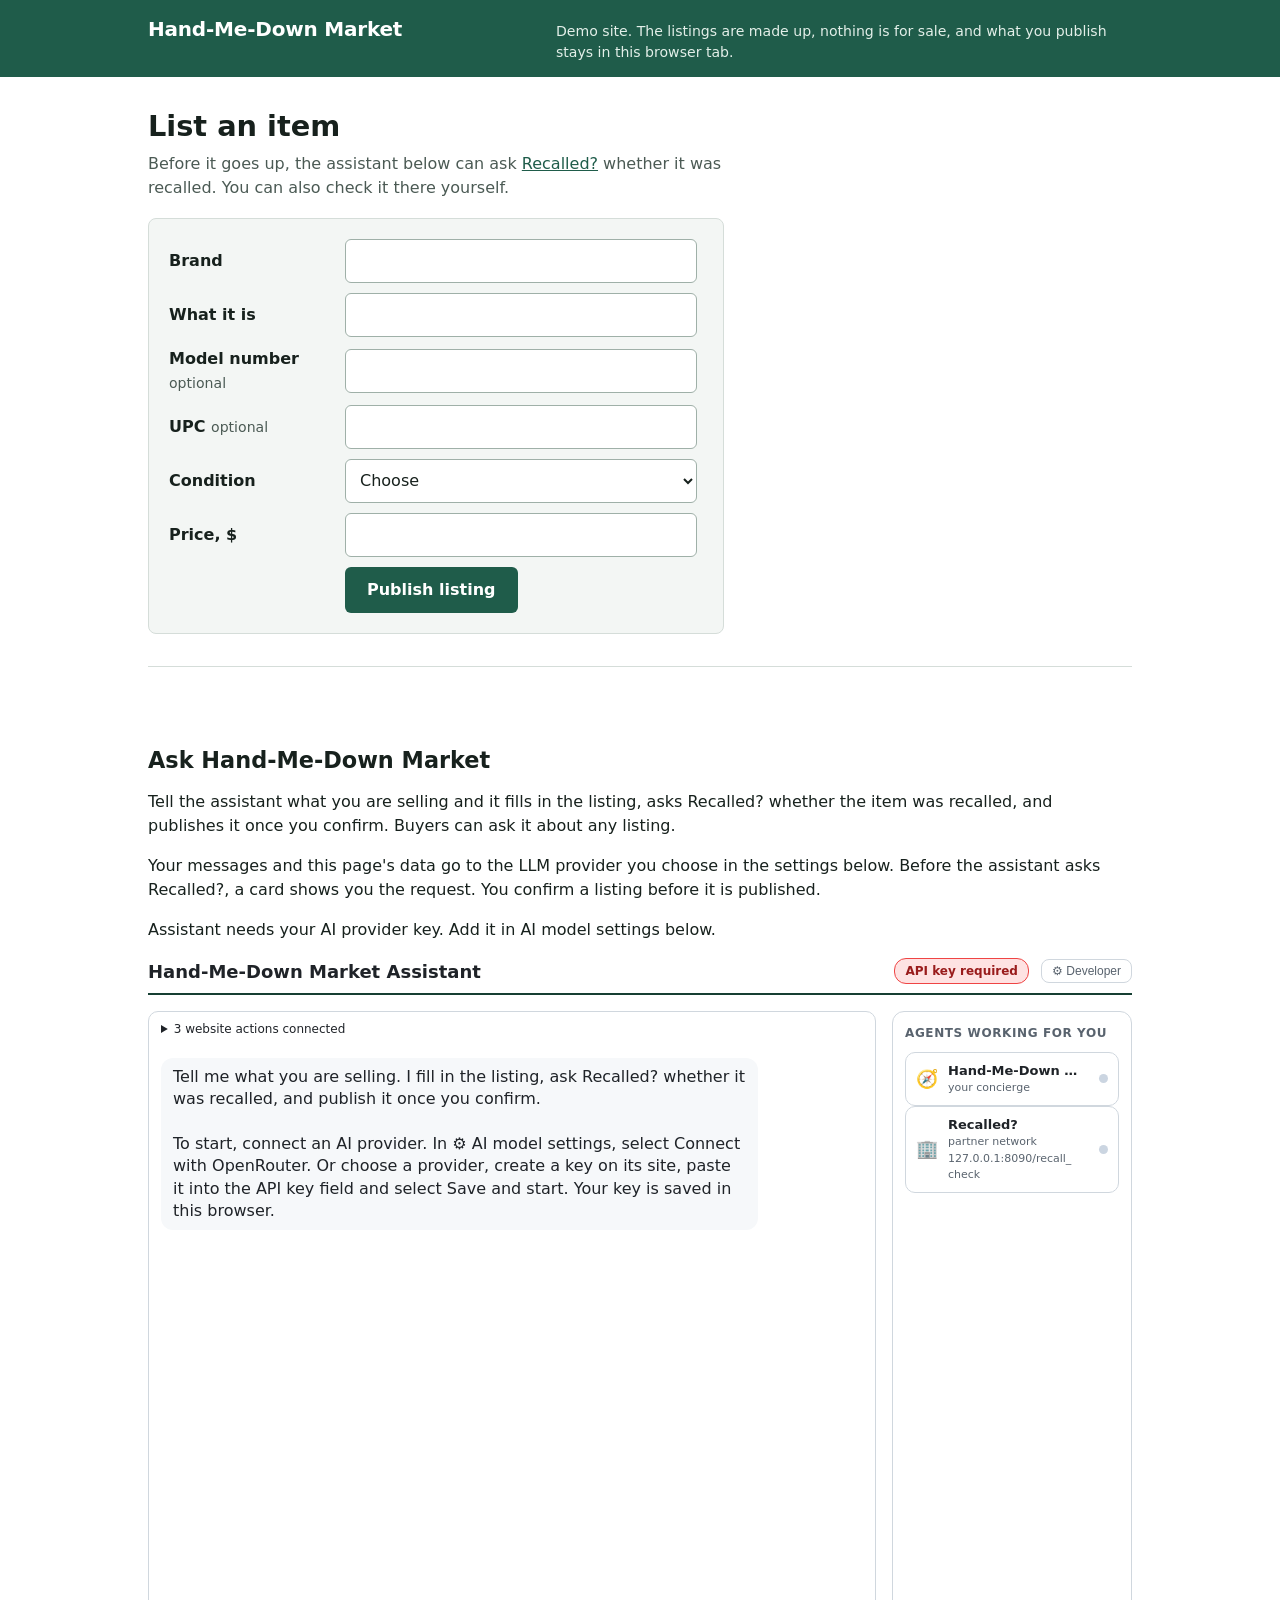
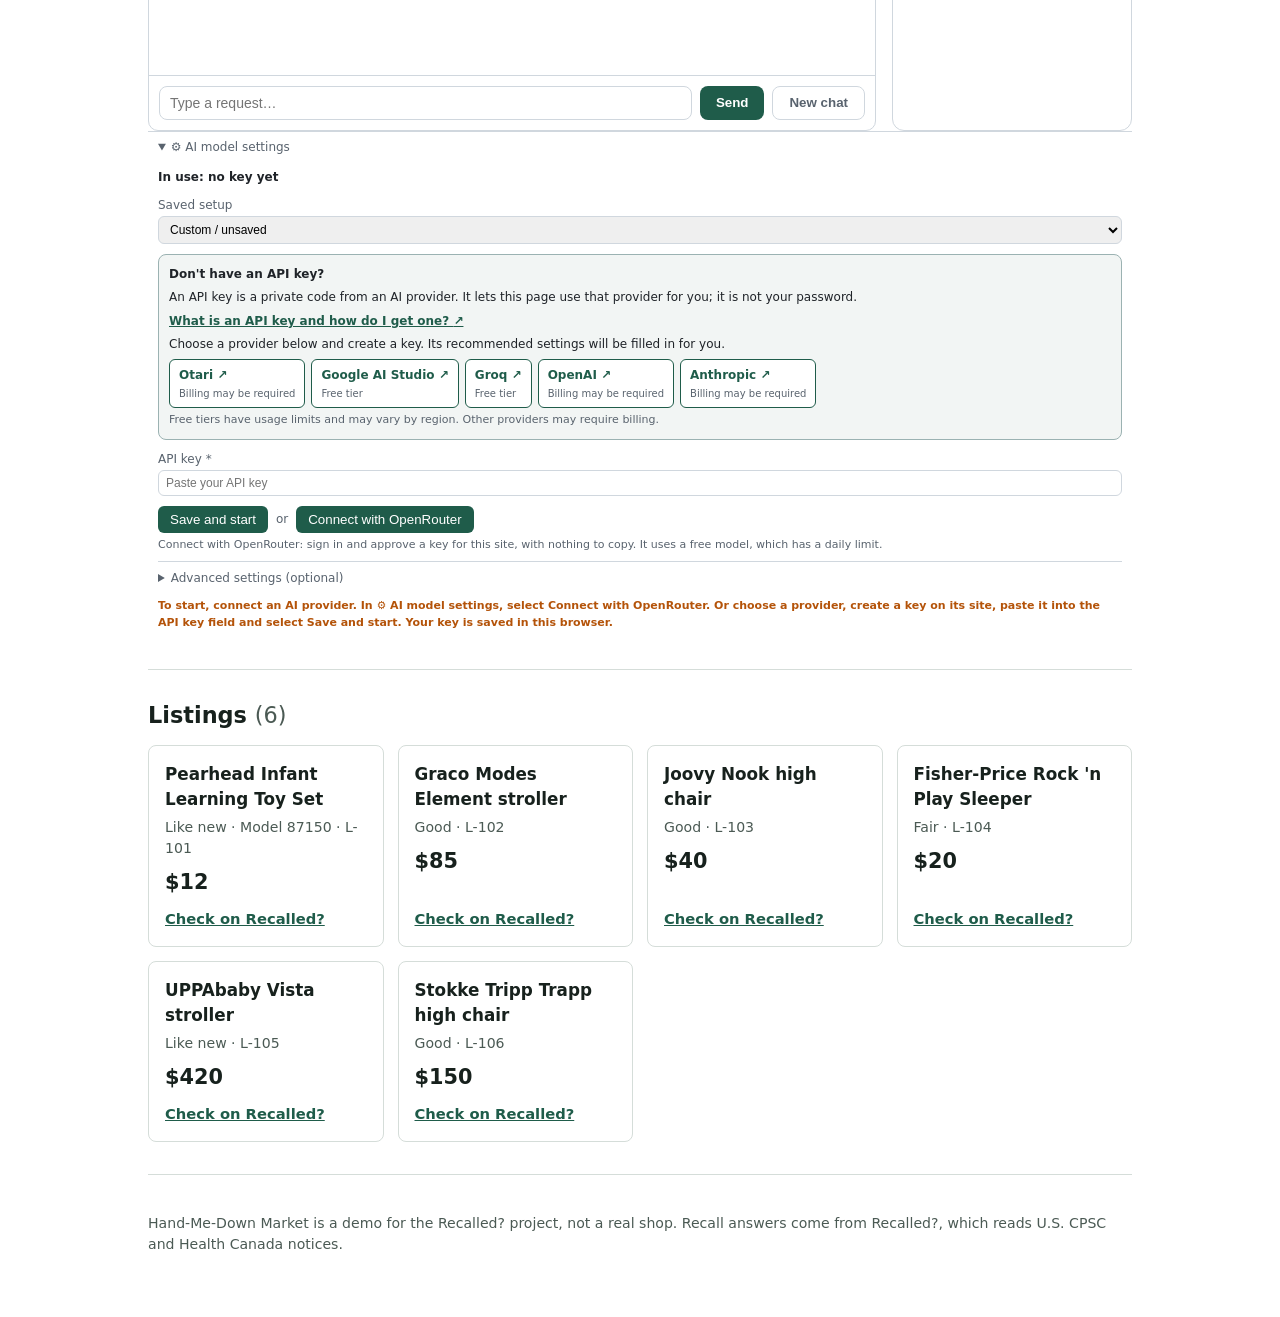
==== market/index.html @ 4bd2bc0f "Hand-Me-Down Market demo calls Recalled? as a partner; all-models rule; daily data workflow; 39 test" ====
<!doctype html>
<html lang="en">
<head>
  <meta charset="utf-8">
  <meta name="viewport" content="width=device-width, initial-scale=1">
  <title>Hand-Me-Down Market (demo): second-hand baby and kids gear</title>
  <meta name="description" content="A demo resale site for second-hand baby gear. Its assistant asks Recalled? before a listing goes up.">
  <link rel="stylesheet" href="styles.css">
  <link rel="stylesheet" href="assistant.css">
  <link rel="icon" href="favicon.svg" type="image/svg+xml">
  <script type="module" src="js/app.js"></script>
  <script type="module" src="site.js"></script>
</head>
<body>
  <header class="top">
    <div class="wrap">
      <p class="logo">Hand-Me-Down Market</p>
      <p id="demo-note" class="demo-note">Demo site. The listings are made up, nothing is for sale, and what you publish stays in this browser tab.</p>
    </div>
  </header>

  <main class="wrap">
    <section class="sell" aria-labelledby="sell-heading">
      <h1 id="sell-heading">List an item</h1>
      <p class="sub">Before it goes up, the assistant below can ask <a id="recalled-link" href="http://127.0.0.1:8090/">Recalled?</a> whether it was recalled. You can also check it there yourself.</p>
      <form id="listing-form" novalidate>
        <label for="f-brand">Brand</label>
        <input id="f-brand" name="brand" type="text" maxlength="60" autocomplete="off">
        <label for="f-product">What it is</label>
        <input id="f-product" name="product" type="text" maxlength="100" autocomplete="off">
        <label for="f-model">Model number <span class="opt">optional</span></label>
        <input id="f-model" name="model" type="text" maxlength="40" autocomplete="off" spellcheck="false">
        <label for="f-upc">UPC <span class="opt">optional</span></label>
        <input id="f-upc" name="upc" type="text" maxlength="20" inputmode="numeric" autocomplete="off">
        <label for="f-condition">Condition</label>
        <select id="f-condition" name="condition">
          <option value="">Choose</option>
          <option>Like new</option>
          <option>Good</option>
          <option>Fair</option>
        </select>
        <label for="f-price">Price, $</label>
        <input id="f-price" name="price" type="number" min="1" max="2000" step="1" inputmode="numeric">
        <p id="listing-error" class="error" role="alert" hidden></p>
        <button type="submit">Publish listing</button>
      </form>
      <p id="publish-result" class="published" role="status" hidden></p>
    </section>

    <section id="assistant" class="assistant" aria-labelledby="assistant-heading">
      <h2 id="assistant-heading">Ask Hand-Me-Down Market</h2>
      <p>Tell the assistant what you are selling and it fills in the listing, asks Recalled? whether the item was recalled, and publishes it once you confirm. Buyers can ask it about any listing.</p>
      <p class="assistant-note">Your messages and this page's data go to the LLM provider you choose in the settings below. Before the assistant asks Recalled?, a card shows you the request. You confirm a listing before it is published.</p>
      <p id="assistant-status" role="status">Connecting the assistant… If this message stays, the assistant could not load. You can still use the form above.</p>
      <div id="agent-app">
        <div data-ns-slot="header"></div>
        <div class="assistant-panels">
          <div data-ns-slot="chat"></div>
          <div data-ns-slot="agents"></div>
        </div>
        <div data-ns-slot="settings"></div>
      </div>
    </section>

    <section class="browse" aria-labelledby="browse-heading">
      <h2 id="browse-heading">Listings <span class="count">(<span id="listing-count">6</span>)</span></h2>
      <ul id="listings" class="listings"></ul>
    </section>
  </main>

  <footer class="wrap foot">
    <p>Hand-Me-Down Market is a demo for the Recalled? project, not a real shop. Recall answers come from Recalled?, which reads U.S. CPSC and Health Canada notices.</p>
  </footer>
</body>
</html>
---- market/styles.css ----
/* Hand-Me-Down Market (demo). A plain classifieds page, deliberately unlike Recalled?, so a
   viewer can tell the two sites apart in the demo. */
:root {
  --bg: #ffffff;
  --panel: #f3f6f4;
  --ink: #17211d;
  --ink-2: #4b5a54;
  --line: #d5ddd9;
  --green: #1f5c4a;
  --red: #a3241b;
  --font: -apple-system, "Segoe UI", system-ui, Roboto, "Helvetica Neue", Arial, sans-serif;
}

* { box-sizing: border-box; }
html { background: var(--bg); color: var(--ink); }
body { margin: 0; font: 400 1rem/1.5 var(--font); background: var(--bg); }
a { color: var(--green); }
.wrap { max-width: 64rem; margin: 0 auto; padding-inline: 20px; }

.top { background: var(--green); color: #fff; }
.top .wrap { display: flex; flex-wrap: wrap; align-items: baseline; justify-content: space-between; gap: 6px 24px; padding-block: 14px; }
.logo { margin: 0; font-weight: 800; font-size: 1.25rem; letter-spacing: -0.01em; }
.demo-note { margin: 0; font-size: 0.88rem; color: #e3efe9; max-width: 36rem; }

main > section { padding: 32px 0; border-bottom: 1px solid var(--line); }
h1, h2 { margin: 0 0 8px; line-height: 1.2; }
h1 { font-size: 1.8rem; }
h2 { font-size: 1.4rem; }
.sub { margin: 0 0 18px; color: var(--ink-2); max-width: 40rem; }

#listing-form {
  display: grid;
  grid-template-columns: 10rem minmax(0, 22rem);
  gap: 10px 16px;
  align-items: center;
  background: var(--panel);
  border: 1px solid var(--line);
  border-radius: 8px;
  padding: 20px;
  max-width: 36rem;
}
#listing-form label { font-weight: 600; }
.opt { font-weight: 400; color: var(--ink-2); font-size: 0.88rem; }
#listing-form input, #listing-form select {
  font: inherit;
  color: var(--ink);
  background: #fff;
  border: 1px solid #9fb0a8;
  border-radius: 6px;
  padding: 9px 10px;
  min-height: 44px;
  width: 100%;
}
#listing-form input:focus-visible, #listing-form select:focus-visible { outline: 3px solid var(--green); outline-offset: 1px; }
.error { grid-column: 1 / -1; margin: 0; color: var(--red); font-weight: 600; }
#listing-form button {
  grid-column: 2;
  justify-self: start;
  font: 700 1rem/1 var(--font);
  color: #fff;
  background: var(--green);
  border: 0;
  border-radius: 6px;
  padding: 13px 22px;
  min-height: 46px;
  cursor: pointer;
}
#listing-form button:hover { background: #163f33; }
.published { margin: 14px 0 0; font-weight: 600; color: var(--green); }

.count { font-weight: 400; color: var(--ink-2); }
.listings { list-style: none; margin: 16px 0 0; padding: 0; display: grid; grid-template-columns: repeat(auto-fill, minmax(14rem, 1fr)); gap: 14px; }
.listing { border: 1px solid var(--line); border-radius: 8px; padding: 16px; display: flex; flex-direction: column; gap: 4px; }
.listing h3 { margin: 0; font-size: 1.05rem; }
.listing-meta { margin: 0; font-size: 0.88rem; color: var(--ink-2); }
.price { margin: 4px 0 6px; font-size: 1.3rem; font-weight: 800; }
.listing a { font-weight: 600; font-size: 0.92rem; margin-top: auto; }

.foot { padding-block: 24px 48px; font-size: 0.88rem; color: var(--ink-2); }

@media (max-width: 640px) {
  #listing-form { grid-template-columns: 1fr; }
  #listing-form button { grid-column: 1; }
  .assistant-panels { grid-template-columns: 1fr; }
}

/* The confirmation dialog site.js adds to <body> for publish_listing. */
.assistant-review { max-width: 30rem; border: 1px solid var(--line); border-radius: 10px; padding: 22px 24px; color: var(--ink); font: inherit; }
.assistant-review::backdrop { background: rgb(23 33 29 / 0.45); }
.assistant-review h2 { font-size: 1.25rem; margin-bottom: 6px; }
.assistant-review dl { display: grid; grid-template-columns: 8rem 1fr; gap: 4px 12px; margin: 14px 0; }
.assistant-review dt { font-weight: 600; }
.assistant-review dd { margin: 0; overflow-wrap: anywhere; }
.assistant-review details { margin-bottom: 16px; font-size: 0.9rem; color: var(--ink-2); }
.assistant-review pre { white-space: pre-wrap; overflow-wrap: anywhere; }
.assistant-review button { font: 700 1rem/1 var(--font); min-height: 44px; padding: 12px 18px; border-radius: 6px; cursor: pointer; margin: 0 8px 8px 0; color: #fff; background: var(--green); border: 1px solid var(--green); }
.assistant-review button.assistant-decline { color: var(--green); background: #fff; }
---- market/assistant.css ----
/* Assistant layout. Append to the site's stylesheet and set the colors to the site's palette. */
.assistant { margin-top: 48px; }

/* The runtime reads these variables for its chat, settings and agent panels.
   The chat background below also uses --ns-bg. White text sits on --ns-primary (the
   visitor's messages, Send, and the chat form and settings buttons) and on --ns-accent
   (Send while a turn is steered), so give both at least 4.5:1 contrast with white.
   --ns-accent also underlines the chat header. */
#agent-app {
  --ns-font: system-ui, sans-serif;
  --ns-bg: #ffffff;
  --ns-fg: #1f2328;
  --ns-primary: #1f5c4a;
  --ns-accent: #163f33;
  --ns-border: #d0d7de;
  --ns-panelbg: #ffffff;
  --ns-msgbg: #f6f8fa;
  --ns-muted: #59636e;
}

.assistant-panels {
  display: grid;
  grid-template-columns: minmax(0, 1fr) 240px;
  gap: 16px;
  margin-top: 16px;
}

/* Set the height once the runtime has mounted the chat, so a failed load leaves no
   empty box. */
#agent-app.ns-composed-app [data-ns-slot="chat"] { height: 720px; }
/* The runtime gives the chat no background of its own. Keep --ns-msgbg different from
   --ns-bg, or bot replies lose their bubble. */
#agent-app .ns-chat { background: var(--ns-bg); }

/* Site-wide form rules often stretch the runtime's own controls. Undo them here. */
#agent-app input[type="checkbox"],
#agent-app input[type="radio"] { width: auto; }
#agent-app .ns-header { flex-wrap: wrap; }
/* Site label rules add margins and bold text, and the inputs inside the labels inherit
   the weight. */
#agent-app .ns-settings-body label { margin: 4px 0; font-weight: 400; }
/* Chat forms label radio groups with a legend, so site legend fonts would reach them. */
#agent-app .ns-w-label { font-family: inherit; }
/* Site label rules add margins to chat form fields and make their options bold. */
#agent-app .ns-widget label { margin: 0; }
#agent-app .ns-w-radio label,
#agent-app .ns-w-multi label,
#agent-app .ns-w-toggle { font-weight: 400; }
/* The runtime sizes radio and multi-choice options but not the checkbox label. */
#agent-app .ns-w-toggle { font-size: 13px; }
/* The runtime spaces its buttons with gap. A site's button margin pushes Send below the input. */
#agent-app button { margin: 0; }
/* Chat choices are buttons with a light background. A site's button color can hide their
   titles. */
#agent-app .ns-w-choice { color: var(--ns-fg); }
/* A site's button:hover background also reaches the runtime's plain buttons, behind
   their dark text. Keep the runtime's own backgrounds. */
#agent-app .ns-devtoggle:not(.on):hover,
#agent-app .ns-modal-close:hover { background: transparent; }
#agent-app .ns-w-choice:disabled:hover { background: #fafbfc; }
/* The runtime's message rule hides the partner consent card's own background, and its
   Decline label then has too little contrast. */
#agent-app .ns-consent { background: #fffbeb; }
/* While a consent card waits, the status line above it already says "Contacting", though
   nothing has been sent. Hide it until the visitor answers. */
#agent-app .ns-msgs:has(.ns-consent-actions) > .ns-turn-status { display: none; }
/* Long links in a reply would run out of the bubble on a phone. "anywhere" would also
   let the consent card's buttons shrink and split their labels. */
#agent-app .ns-msg { overflow-wrap: break-word; }
/* On a phone the consent card is too narrow for its three buttons in one row, and
   "Always allow" breaks onto two lines. Keep each label whole and wrap the row. */
#agent-app .ns-consent-actions { flex-wrap: wrap; }
#agent-app .ns-consent-actions button { white-space: nowrap; }

/* site.js and the runtime add their confirmation dialogs to <body>, outside #agent-app.
   Site h2 rules reach the heading, and the two buttons touch. A right margin keeps
   wrapped buttons lined up on the left. */
body > dialog h2 { margin: 0 0 12px; font: 700 1.25em system-ui, sans-serif; }
body > dialog button { margin-right: 8px; }
/* site.js's dialog: the details in two columns, and a plain decline button, so the two
   choices do not look the same. */
.assistant-review { max-width: 640px; width: 85%; max-height: 85vh; overflow: auto; border: 1px solid #888; border-radius: 12px; padding: 24px; font: 16px system-ui, sans-serif; }
.assistant-review dl { display: grid; grid-template-columns: fit-content(40%) 1fr; gap: 4px 16px; margin: 12px 0; }
.assistant-review dt { font-weight: 600; }
.assistant-review dd { margin: 0; overflow-wrap: anywhere; }
.assistant-review details { margin: 12px 0; }
.assistant-review pre { white-space: pre-wrap; overflow-wrap: anywhere; }
.assistant-review .assistant-decline { background: transparent; color: inherit; border: 1px solid currentColor; }

@media (max-width: 760px) {
  .assistant-panels { grid-template-columns: 1fr; }
  /* On a phone, each detail goes under its label, so an email is not split. */
  .assistant-review dl { grid-template-columns: 1fr; gap: 0; }
  .assistant-review dd { margin-bottom: 8px; }
}
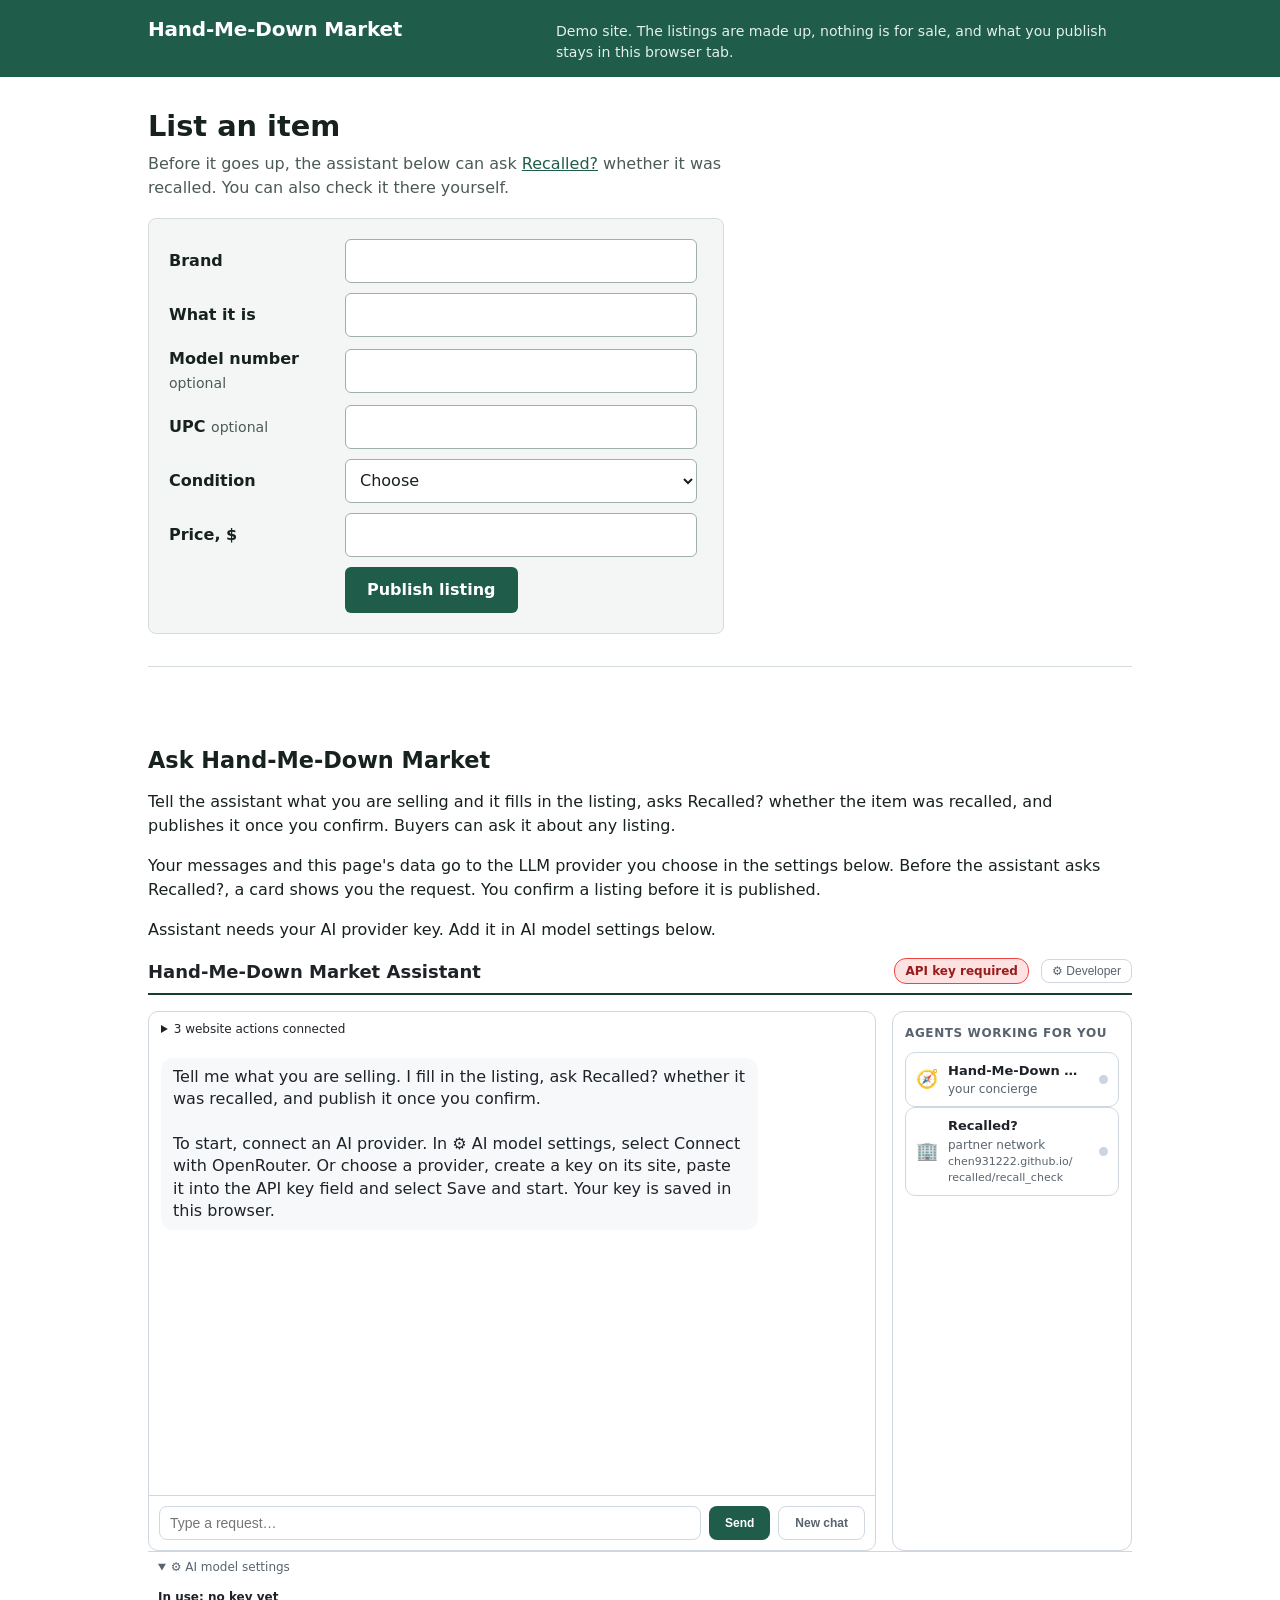
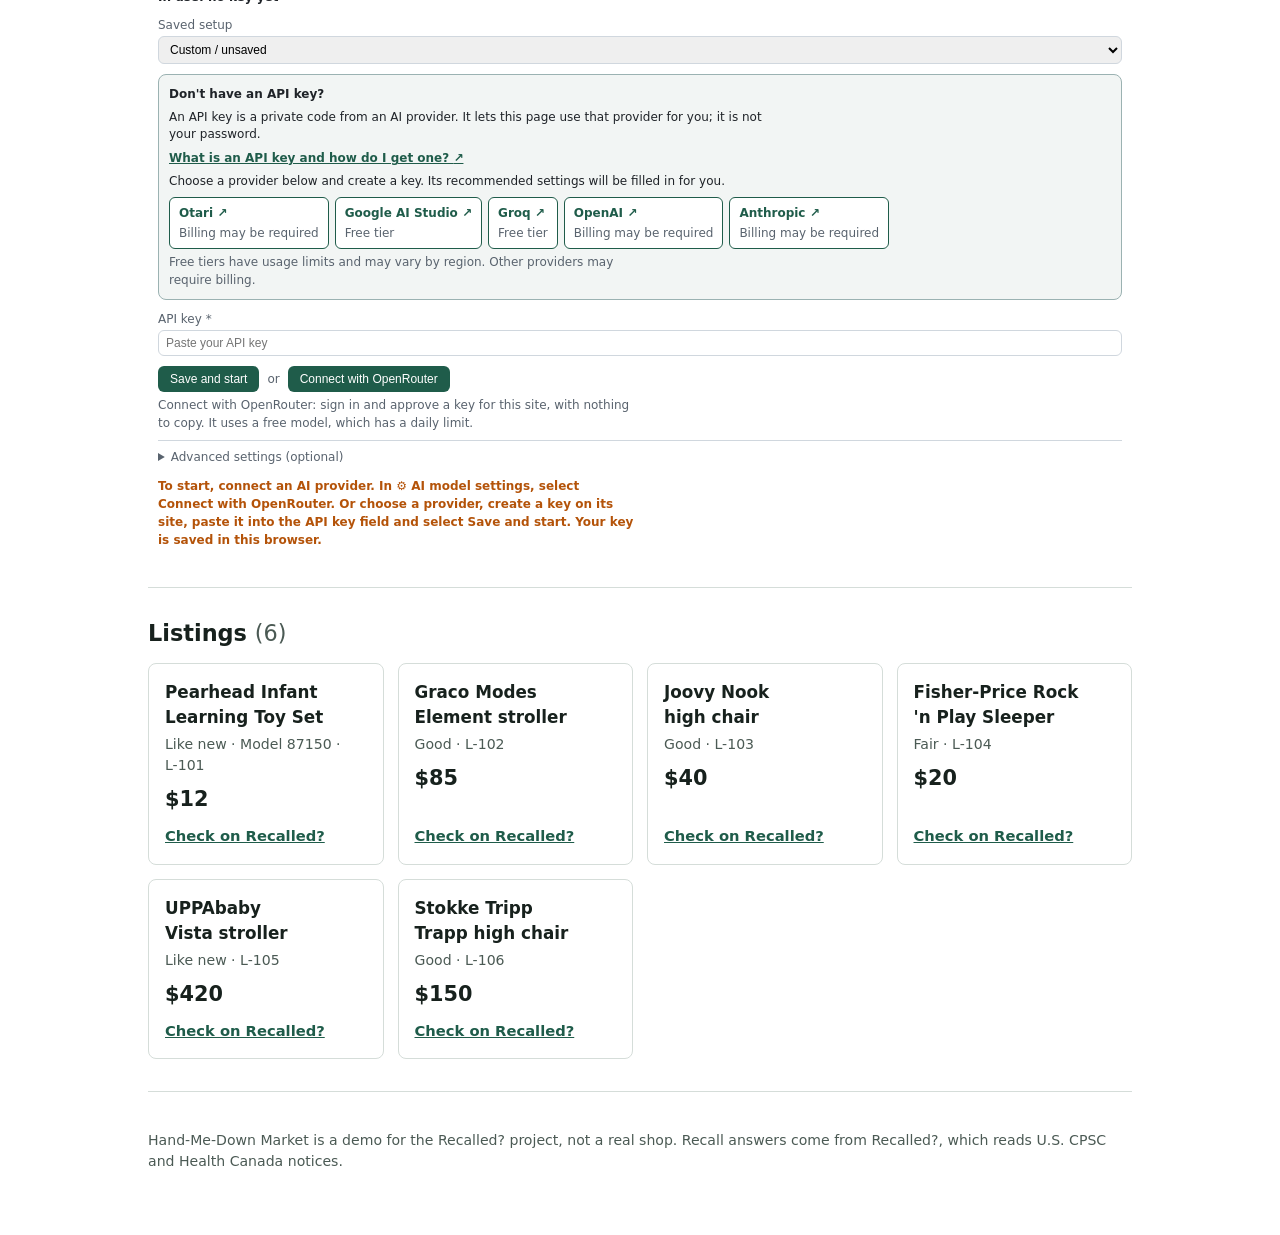
==== commit 4ee991e1: "Go live: market calls Recalled? on GitHub Pages; Pages workflow; robots.txt" ====
--- a/market/index.html
+++ b/market/index.html
@@ -22,7 +22,7 @@
   <main class="wrap">
     <section class="sell" aria-labelledby="sell-heading">
       <h1 id="sell-heading">List an item</h1>
-      <p class="sub">Before it goes up, the assistant below can ask <a id="recalled-link" href="http://127.0.0.1:8090/">Recalled?</a> whether it was recalled. You can also check it there yourself.</p>
+      <p class="sub">Before it goes up, the assistant below can ask <a id="recalled-link" href="https://chen931222.github.io/recalled/">Recalled?</a> whether it was recalled. You can also check it there yourself.</p>
       <form id="listing-form" novalidate>
         <label for="f-brand">Brand</label>
         <input id="f-brand" name="brand" type="text" maxlength="60" autocomplete="off">
--- a/market/styles.css
+++ b/market/styles.css
@@ -95,3 +95,6 @@
 .assistant-review pre { white-space: pre-wrap; overflow-wrap: anywhere; }
 .assistant-review button { font: 700 1rem/1 var(--font); min-height: 44px; padding: 12px 18px; border-radius: 6px; cursor: pointer; margin: 0 8px 8px 0; color: #fff; background: var(--green); border: 1px solid var(--green); }
 .assistant-review button.assistant-decline { color: var(--green); background: #fff; }
+
+h1, h2, h3 { text-wrap: balance; }
+p, dd, li { text-wrap: pretty; }
--- a/market/assistant.css
+++ b/market/assistant.css
@@ -27,7 +27,7 @@
 
 /* Set the height once the runtime has mounted the chat, so a failed load leaves no
    empty box. */
-#agent-app.ns-composed-app [data-ns-slot="chat"] { height: 720px; }
+#agent-app.ns-composed-app [data-ns-slot="chat"] { height: 540px; }
 /* The runtime gives the chat no background of its own. Keep --ns-msgbg different from
    --ns-bg, or bot replies lose their bubble. */
 #agent-app .ns-chat { background: var(--ns-bg); }
@@ -93,3 +93,9 @@
   .assistant-review dl { grid-template-columns: 1fr; gap: 0; }
   .assistant-review dd { margin-bottom: 8px; }
 }
+
+/* The runtime sets some labels at 10-11px. Lift them to a readable floor. */
+#agent-app .ns-arole, #agent-app .ns-pill, #agent-app .ns-hint, #agent-app button { font-size: 12px; }
+#agent-app small { font-size: 12px; }
+#agent-app [data-ns-slot="settings"] p { max-width: 40rem; }
+#agent-app .ns-hint { max-width: 30rem; }
